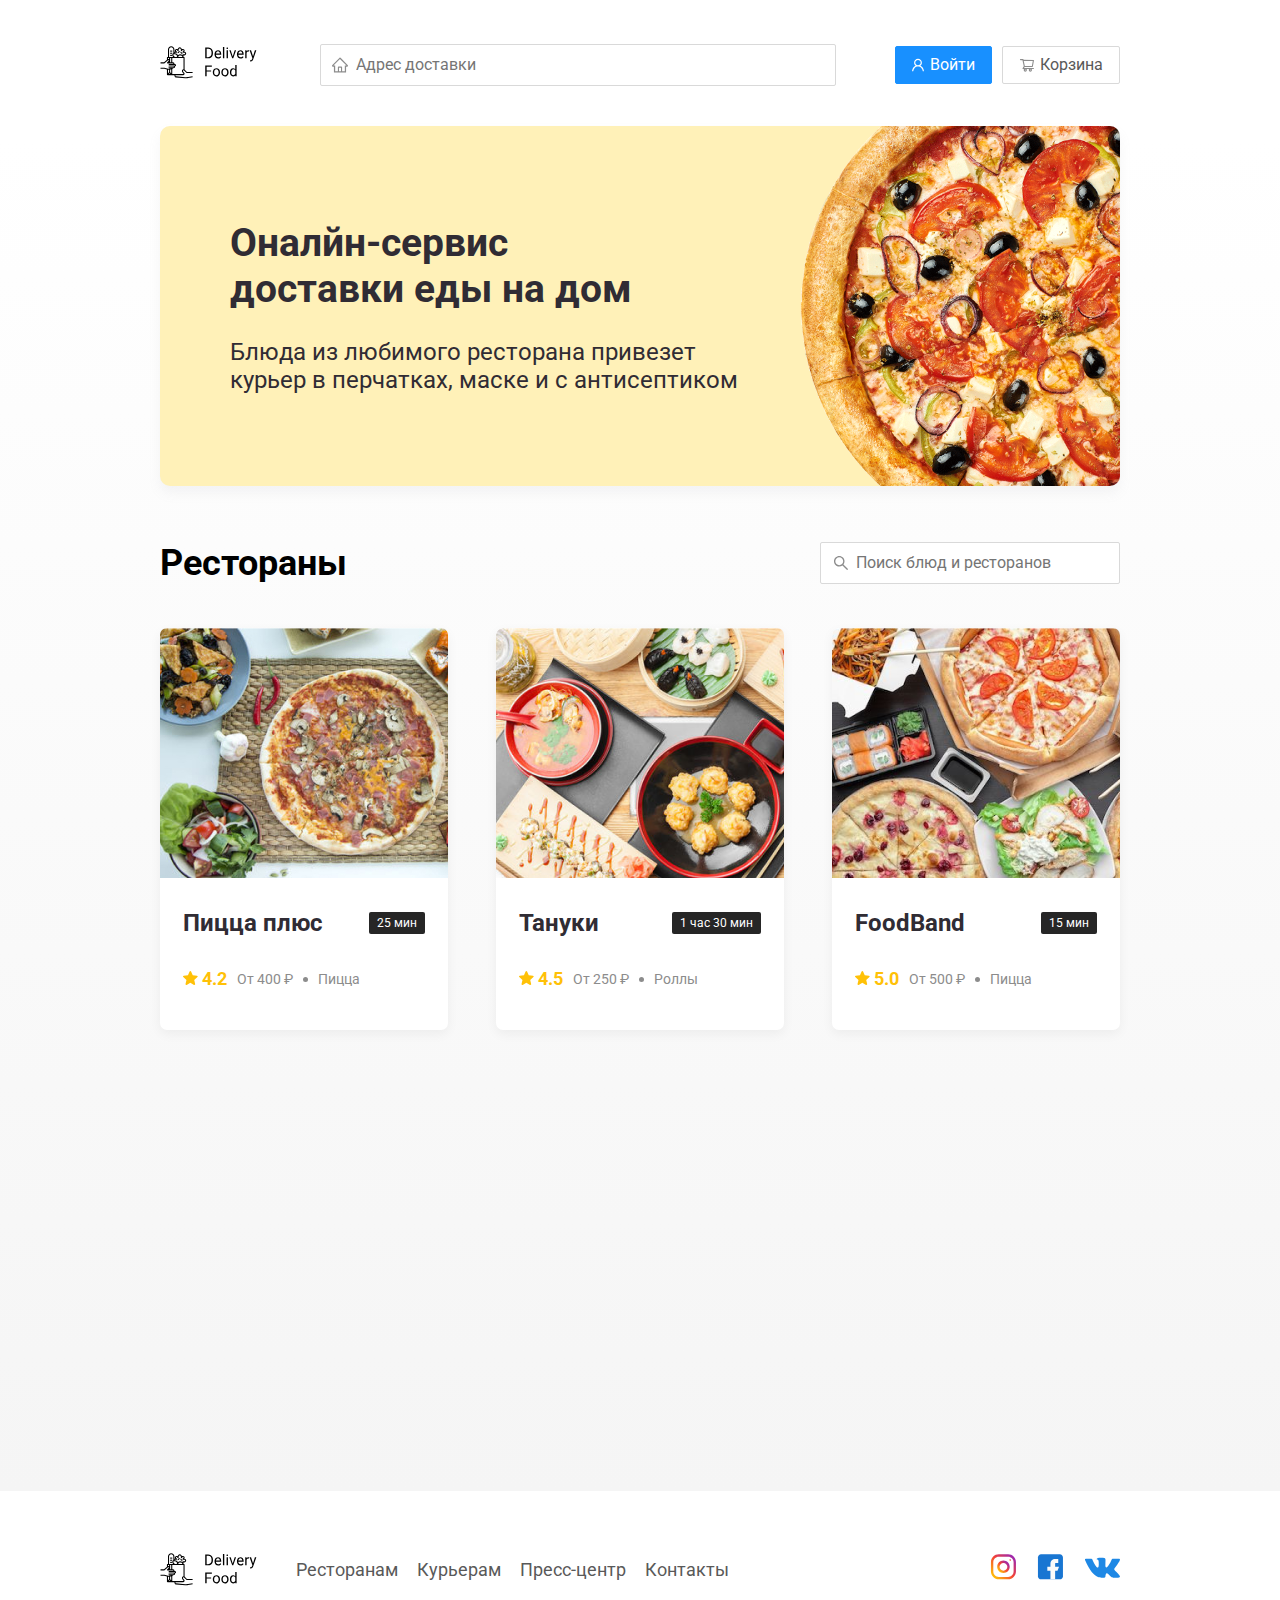
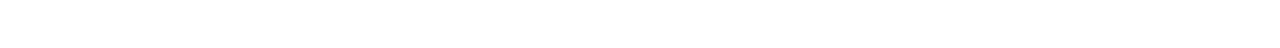
==== index.html @ 630d0553 "Add files via upload" ====
<!DOCTYPE html>
<html lang="ru">
    <head>
        <meta charset="UTF-8">
        <meta name="viewport" content="width=device-width, initial-scale=1.0">
        <title>Delivery Food - доставка еды на дом</title>
        <link href="https://fonts.googleapis.com/css?family=Roboto:400,700&display=swap&subset=cyrillic" rel="stylesheet">
        <link rel="stylesheet" href="css\normalize.css">
        <link rel="stylesheet" href="css\animate.css">
        <link rel="stylesheet" href="css/style.css">
    </head>
    <body>
        <div class="container">
            <header class="header"> 
                <a href="index.html" class="logo">
                    <img src="img\logo.svg" alt="Logo">
                </a>                
                <input type="text" class="input address-input" placeholder="Адрес доставки">
                <div class="buttons">
                    <button class="button button-primary">
                        <img src="img/user.svg" alt="user" class="button-icon">
                        <span class="button-text">Войти</span>
                    </button>
                    <button class="button button-basket" id="cart-button">
                        <img src="img/basket.svg" alt="корзина" class="button-icon">
                        <span class="button-text">Корзина</span>
                    </button>
                </div>
            </header>
        </div>

        <main class="main">
            <div class="container">
                <section class="promo animated jackInTheBox">
                    <h1 class="promo-title">Оналйн-сервис <br/> доставки еды на дом</h1>
                    <p class="promo-text">Блюда из любимого ресторана привезет <br> курьер в перчатках, маске и с антисептиком</p>
                </section>
                <section class="restaurant">
                        <div class="section-heading">
                            <h2 class="section-title">Рестораны</h2>
                            <input type="text" class="input search-input" placeholder="Поиск блюд и ресторанов">
                        </div>
                        <div class="cards">                                 
                            
                            
                            <a href="pizza+.html" class="card wow fadeInUp" data-wow-delay="0.2s">
                                <img src="img/pizza+.jpg" alt="image" class="card-image">
                                <div class="card-text">
                                    <div class="card-heading">
                                        <h3 class="card-title">Пицца плюс</h3>
                                        <span class="card-tag tag">25 мин</span>
                                    </div>
                                    <!-- /.card-heading -->                            
                                    <div class="card-info">
                                        <div class="rating">
                                            <img src="img/star.svg" alt="rating" class="star-rating">
                                            4.2
                                        </div>
                                        <div class="price">От 400 ₽</div>
                                        <div class="category">Пицца</div>
                                    </div>
                                    <!-- /.card-info -->
                                </div>
                                <!-- /.card-text -->
                            </a>
                            <!-- /.card-->
        
                            
                            <a href="tanuki.html" class="card wow fadeInUp" data-wow-delay="0.4s">
                                <img src="img/tanuki.png" alt="image" class="card-image">
                                <div class="card-text">
                                    <div class="card-heading">
                                        <h3 class="card-title">Тануки</h3>
                                        <span class="card-tag tag">1 час 30 мин</span>
                                    </div>
                                    <!-- /.card-heading -->                            
                                    <div class="card-info">
                                        <div class="rating">
                                            <img src="img/star.svg" alt="rating" class="star-rating">
                                            4.5
                                        </div>
                                        <div class="price">От 250 ₽</div>
                                        <div class="category">Роллы</div>
                                    </div>
                                    <!-- /.card-info -->
                                </div>
                                <!-- /.card-text -->
                            </a>
                            <!-- /.card-->
        
                           
                            <a href="foodband.html" class="card wow fadeInUp" data-wow-delay="0.6s">
                                <img src="img/foodband.png" alt="image" class="card-image">
                                <div class="card-text">
                                    <div class="card-heading">
                                        <h3 class="card-title">FoodBand</h3>
                                        <span class="card-tag tag">15 мин</span>
                                    </div>
                                    <!-- /.card-heading -->                            
                                    <div class="card-info">
                                        <div class="rating">
                                            <img src="img/star.svg" alt="rating" class="star-rating">
                                            5.0
                                        </div>
                                        <div class="price">От 500 ₽</div>
                                        <div class="category">Пицца</div>
                                    </div>
                                    <!-- /.card-info -->
                                </div>
                                <!-- /.card-text -->
                            </a>
                            <!-- /.card-->
        
                            
                            <a href="zhadinapizza.html" class="card wow fadeInUp" data-wow-delay="0.2s">
                                <img src="img/zhadina.png" alt="image" class="card-image">
                                <div class="card-text">
                                    <div class="card-heading">
                                        <h3 class="card-title">Жадина-пицца</h3>
                                        <span class="card-tag tag">20 мин</span>
                                    </div>
                                    <!-- /.card-heading -->                            
                                    <div class="card-info">
                                        <div class="rating">
                                            <img src="img/star.svg" alt="rating" class="star-rating">
                                            3.7
                                        </div>
                                        <div class="price">От 400 ₽</div>
                                        <div class="category">Пицца/роллы</div>
                                    </div>
                                    <!-- /.card-info -->
                                </div>
                                <!-- /.card-text -->
                            </a>
                            <!-- /.card-->
        
                            
                            <a href="pointfood.html" class="card wow fadeInUp" data-wow-delay="0.4s">
                                <img src="img/point.jpg" alt="image" class="card-image">
                                <div class="card-text">
                                    <div class="card-heading">
                                        <h3 class="card-title">Точка еды</h3>
                                        <span class="card-tag tag">30-40 мин</span>
                                    </div>
                                    <!-- /.card-heading -->                            
                                    <div class="card-info">
                                        <div class="rating">
                                            <img src="img/star.svg" alt="rating" class="star-rating">
                                            4.0
                                        </div>
                                        <div class="price">От 200 ₽</div>
                                        <div class="category">Русская кухня</div>
                                    </div>
                                    <!-- /.card-info -->
                                </div>
                                <!-- /.card-text -->
                            </a>
                            <!-- /.card-->
        
                            
                            <a href="pizzaburger.html" class="card wow fadeInUp" data-wow-delay="0.6s">
                                <img src="img/pizzaburger.png" alt="image" class="card-image">
                                <div class="card-text">
                                    <div class="card-heading">
                                        <h3 class="card-title">PizzaBurger</h3>
                                        <span class="card-tag tag">20-30 мин</span>
                                    </div>
                                    <!-- /.card-heading -->                            
                                    <div class="card-info">
                                        <div class="rating">
                                            <img src="img/star.svg" alt="rating" class="star-rating">
                                            4.9
                                        </div>
                                        <div class="price">От 500 ₽</div>
                                        <div class="category">Пицца/бургеры</div>
                                    </div>
                                    <!-- /.card-info -->
                                </div>
                                <!-- /.card-text -->
                            </a>
                            <!-- /.card-->
                        
        
                </section>
            </div>
        </main>

        <footer class="footer">
            <div class="container">
                <div class="footer-block">
                    <img src="img/logo.svg" alt="logo" class="logo footer-logo">
                    <nav class="footer-nav">
                        <a href="#" class="footer-link">Ресторанам</a>
                        <a href="#" class="footer-link">Курьерам</a>
                        <a href="#" class="footer-link">Пресс-центр</a>
                        <a href="#" class="footer-link">Контакты</a>
                    </nav>
                    <div class="social-links">
                        <a href="#" class="social-link"><img src="img/insta.svg" alt=""></a>
                        <a href="#" class="social-link"><img src="img/facebook.svg" alt=""></a>
                        <a href="#" class="social-link"><img src="img/vk.svg" alt=""></a>
                    </div>
                </div>
            </div>
        </footer>
        <div class="modal">
            <div class="modal-dialog">
                <div class="modal-header">
                    <h3 class="modal-title">Корзина</h3>
                    <button class="close">&times;</button>
                </div>
                <div class="modal-body">
                    <div class="food-row">
                        <span class="food-name">Маргарита</span>
                        <strong class="food-price">450 ₽</strong>
                        <div class="food-counter">
                            <button class="counter-button">-</button>
                            <span class="counter">2</span>
                            <button class="counter-button">+</button>
                        </div>
                    </div>
                    <div class="food-row">
                        <span class="food-name">Сет Филадельфия</span>
                        <strong class="food-price">1125 ₽</strong>
                        <div class="food-counter">
                            <button class="counter-button">-</button>
                            <span class="counter">1</span>
                            <button class="counter-button">+</button>
                        </div>
                    </div>
                    <div class="food-row">
                        <span class="food-name">Четыре сыра</span>
                        <strong class="food-price">450 ₽</strong>
                        <div class="food-counter">
                            <button class="counter-button">-</button>
                            <span class="counter">1</span>
                            <button class="counter-button">+</button>
                        </div>
                    </div>
                    <div class="food-row">
                        <span class="food-name">Чили бургер</span>
                        <strong class="food-price">360 ₽</strong>
                        <div class="food-counter">
                            <button class="counter-button">-</button>
                            <span class="counter">1</span>
                            <button class="counter-button">+</button>
                        </div>
                    </div>
                    <div class="food-row">
                        <span class="food-name">Бургер классик</span>
                        <strong class="food-price">350 ₽</strong>
                        <div class="food-counter">
                            <button class="counter-button">-</button>
                            <span class="counter">1</span>
                            <button class="counter-button">+</button>
                        </div>
                    </div>
                </div>
                <div class="modal-footer">
                    <span class="pricetag">3185 ₽</span>
                    <div class="footer-buttons">
                        <button class="button button-primary">Оформить заказ</button>
                        <button class="button">Отмена</button>
                    </div>
                </div>
            </div>
        </div>
        <script src="js/wow.min.js"></script>
        <script src="js/main.js"></script>
    </body>
</html>
---- css/style.css ----
*{
    box-sizing: border-box;
}
body {
    font-family: 'Roboto', sans-serif;
    padding-top: 44px;
}
.container {
    max-width: 1200px;
    margin: auto;
}
.header {
    display: flex;
    align-items: center;
    justify-content: space-between;
    margin-bottom: 40px;
}
.input {
    background: #FFFFFF;
    border: 1px solid #D9D9D9;
    border-radius: 2px; 
    padding: 8px;
    padding-left: 35px;
    background-repeat: no-repeat;
    background-position: left 11px center;
    font-size: 16px;
    line-height: 24px;
}
.address-input {
    flex: 0.8;
    background-image: url(../img/home.svg);
}
.search-input {
    background-image: url(../img/search.svg);
    width: 300px;
    margin-left: auto;
}
.buttons {
    display: flex;
    align-items: center;
}
.button {
    display: flex;
    align-items: center;
    padding: 6px 16px;
    background: #FFFFFF;
    border: 1px solid #D9D9D9;
    box-sizing: border-box;
    box-shadow: 0px 0px 2px rgba(0, 0, 0, 0.0015);
    border-radius: 2px;
    color: #595959;
    font-size: 16px;
    line-height: 24px;  
}
.button-primary {
    background: #1890FF;
    border: 1px solid #1890FF;
    color: #fff;
    margin-right: 10px;
}
.button-icon {
    margin-right: 6px;
}
.button-card-text {
    margin-right: 10px;
}
.button-basket {
    background: #FFFFFF;
    border: 1px solid #D9D9D9;
    box-sizing: border-box;
    box-shadow: 0px 0px 2px rgba(0, 0, 0, 0.0015);
    border-radius: 2px;
    vertical-align: middle;
}
.promo {
    box-shadow: 0px 7px 12px rgba(158, 158, 163, 0.1); 
    background: #FFF1B8 url(../img/promo-image.png) no-repeat center right -350px / 950px;
    border-radius: 10px;
    padding: 68px 70px;
    margin-bottom: 56px;
}
.promo-title {
    font-style: normal;
    font-weight: bold;
    font-size: 39px;
    line-height: 46px;
    color: #302C34;
}
.promo-text {
    max-width: 538px;
    font-style: normal;
    font-weight: normal;
    font-size: 24px;
    line-height: 28px;
    color: #302C34;
}
.section-heading {
    display: flex;
    align-items: center;
    margin-bottom: 44px;

}
.section-title {
    font-style: normal;
    font-weight: bold;
    font-size: 36px;
    line-height: 42px;
    color: #000000;
    margin: 0;
    margin-right: 30px;
}
.cards {
    display: flex;
    align-items: flex-start;
    flex-wrap: wrap;
    justify-content: space-between;
}
.card {
    background: #FFFFFF;
    box-shadow: 0px 4px 12px rgba(0, 0, 0, 0.05);
    border-radius: 7px;
    overflow: hidden;
    margin-bottom: 30px;
    flex-basis: 30%;
    text-decoration: none;
    color: #302C34;
    font-weight: bold;
}
.card-image {
    width: 384px;
    height: 250px;
    object-fit: cover;
}
.card-text {
    padding-bottom: 35px;
    padding-left: 23px;
    padding-right: 23px;
}
.card-heading {
    display: flex;
    align-items: center;
    justify-content: space-between;
}
.card-title {
    font-style: normal;
    font-weight: bold;
    font-size: 24px;
    line-height: 32px;
}
.card-title-reg {
    font-weight: 400;
}
.card-tag {
    font-style: normal;
    font-weight: normal;
    font-size: 12px;
    line-height: 20px;
    color: #FFFFFF;
    background: #262626;
    border-radius: 2px;
    padding: 1px 8px;
}
.card-info {
    display: flex;
    align-items: center;
    flex-wrap: wrap;
}
.card-buttons {
    display: flex;
    align-items: center;
    margin-top: 24px;
}
.card-price-bold {
    font-style: normal;
    font-weight: bold;
    font-size: 20px;
    line-height: 32px;
    margin-left: 30px;
}
.rating {
    margin-right: 26px;
    color: #FFC107;
    font-style: normal;
    font-weight: bold;
    font-size: 18px;
    line-height: 32px;
}
.ingredients {
    font-size: 18px;
    line-height: 21px;
    color: #8C8C8C;
}
.category {
    text-overflow: ellipsis;
    overflow: hidden;
    white-space: nowrap;
    max-width: 150px;
}
.price, .category {
    font-style: normal;
    font-weight: normal;
    font-size: 18px;
    line-height: 32px;
    color: #8C8C8C;
}
.price {
    margin-right: 10px;
}
.price:after {
    content: "";
    width: 5px;
    height: 5px;
    background-color: #8c8c8c;
    display: inline-block;
    vertical-align: middle;
    border-radius: 50%;
    margin-left: 10px;
}
.main {
    background: linear-gradient(180deg, rgba(245, 245, 245, 0) 1.04%, #F5F5F5 100%);
}
.footer {
    padding: 60px 0;
}
.footer-block {
    display: flex;
    align-items: center;
    justify-content: space-between;
}
.footer-nav {
    margin-left: 35px;
    margin-right: auto;
}
.footer-link {
    display: inline-block;
    color: #595959;
    font-style: normal;
    font-weight: normal;
    font-size: 18px;
    line-height: 21px;
    text-decoration: none;
}
.footer-link:not(:last-child) {
    margin-right: 15px;
}
.social-links {
    display: flex;
    align-items: center;
}
.social-link:not(:last-child) {
    margin-right: 21px;
}
.modal {
    position: fixed;
    left: 0;
    top: 0;
    width: 100%;
    height: 100%;
    background: rgba(0, 0, 0, 0.4);
    display: none;
}
.is-open {
    display: flex;
}
.modal-body {
    margin-bottom: 52px;
}
.modal-dialog {
    max-width: 780px;
    width: 95%;
    background: #FFFFFF;
    border-radius: 5px;
    margin: auto;
    padding: 40px 45px;
}
.modal-header {
    display: flex;
    align-items: center;
    justify-content: space-between;
    margin-bottom: 45px;
}
.modal-title {
    margin: 0;
    font-weight: bold;
    font-size: 36px;
    line-height: 42px;
}
.close {
    font-size: 36px;
    border: none;
    background-color: transparent;
}
.food-row {
    display: flex;
    align-items: flex-start;
    justify-content: space-between;
    padding-bottom: 8px;
    border-bottom: 1px solid #D9D9D9;
    margin-bottom: 15px;
}
.food-name {
    font-weight: normal;
    font-size: 18px;
    line-height: 32px;
}
.food-price {
    margin-left: auto;
    margin-right: 47px;
    font-weight: bold;
    font-size: 20px;
    line-height: 32px;
}
.counter {
    font-size: 16px;
    line-height: 24px;
    margin-left: 10px;
    margin-right: 10px;
}
.food-counter {
    display: flex;
    align-items: center;
}
.counter-button {    
    display: flex;
    align-items: center;
    justify-content: center;
    width: 39px;
    height: 32px;
    background: #FFFFFF;
    border: 1px solid #40A9FF;
    box-sizing: border-box;
    border-radius: 2px;
    font-weight: normal;
    font-size: 14px;
    line-height: 22px;
    color: #40A9FF;
}
.modal-footer {
    display: flex;
    align-items: center;
    justify-content: space-between;
}
.footer-buttons {
    display: flex;
    align-items: center;
}
.pricetag {
    background: #262626;
    border-radius: 5px;
    color: #FAFAFA;
    padding: 15px 20px;
    font-weight: bold;
    font-size: 20px;
    line-height: 23px;
}

@media (max-width: 1366px) {
    .container {
        max-width: 960px;
    }
    .promo {
        background-position: center right -300px;
        background-size: 750px;
    }
    .rating {
        margin-right: 10px;
    }
    .category, .price {
        font-size: 14px;
    }
}

@media (max-width: 992px) {
    .container {
        max-width: 750px;
    }
    .promo {
        padding: 50px;
        background-size: 500px;
        background-position: center right -200px;
    }
    .promo-text {
        font-size: 18px;
        max-width: 400px;
    }
    .card {
        flex-basis: 49%;
    }
}

@media (max-width: 768px) {
    .container {
        max-width: 560px;
    }
    .card-info {
        flex-wrap: wrap;
    }
    .card .rating {
        flex-basis: 100%;
    }
    .card.title {
        font-size: 20px;
    }
    .promo-title {
        font-size: 20px;
        line-height: 1.4;
    }
    .promo {
        background-size: 400px;
        background-position: bottom 25px right -200px;
    }
}

@media (max-width: 578px) {
    .container {
        width: 90%;
    }
    .header {
        flex-wrap: wrap;
    }
    .address-input {
        order: 5;
        flex: 1;
        margin-top: 15px;
    }
    .promo {
        background-image: none;
    }
    .section-title {
        font-size: 30px;
    }
    .card {
        flex-basis: 100%;
    }
    .card-image {
        width: 100%;
    }
    .footer {
        padding: 30px 0;
    }
    .footer-block {
        align-items: flex-start;
    }
    .footer-nav {
        margin-left: 0;
        order: 0;
    }
    .footer-logo {
        order: 1;
        margin-right: 15px;
    }
    .social-links {
        order: 2;
    }
}

@media (max-width: 480px) {
    .footer-block {
        flex-wrap: wrap;
        flex-direction: column;
        align-items: center;
    }
    .footer-logo {
        order: 0;
        margin-bottom: 20px;
    }
    .footer-nav {
        margin-bottom: 20px;
        text-align: center;
    }
    .section-heading {
        flex-wrap: wrap;
    }
    .promo {
        padding: 20px;
    }
    .button-text {
        display: none;
    }
    .button-icon {
        margin: 0;
    }
}
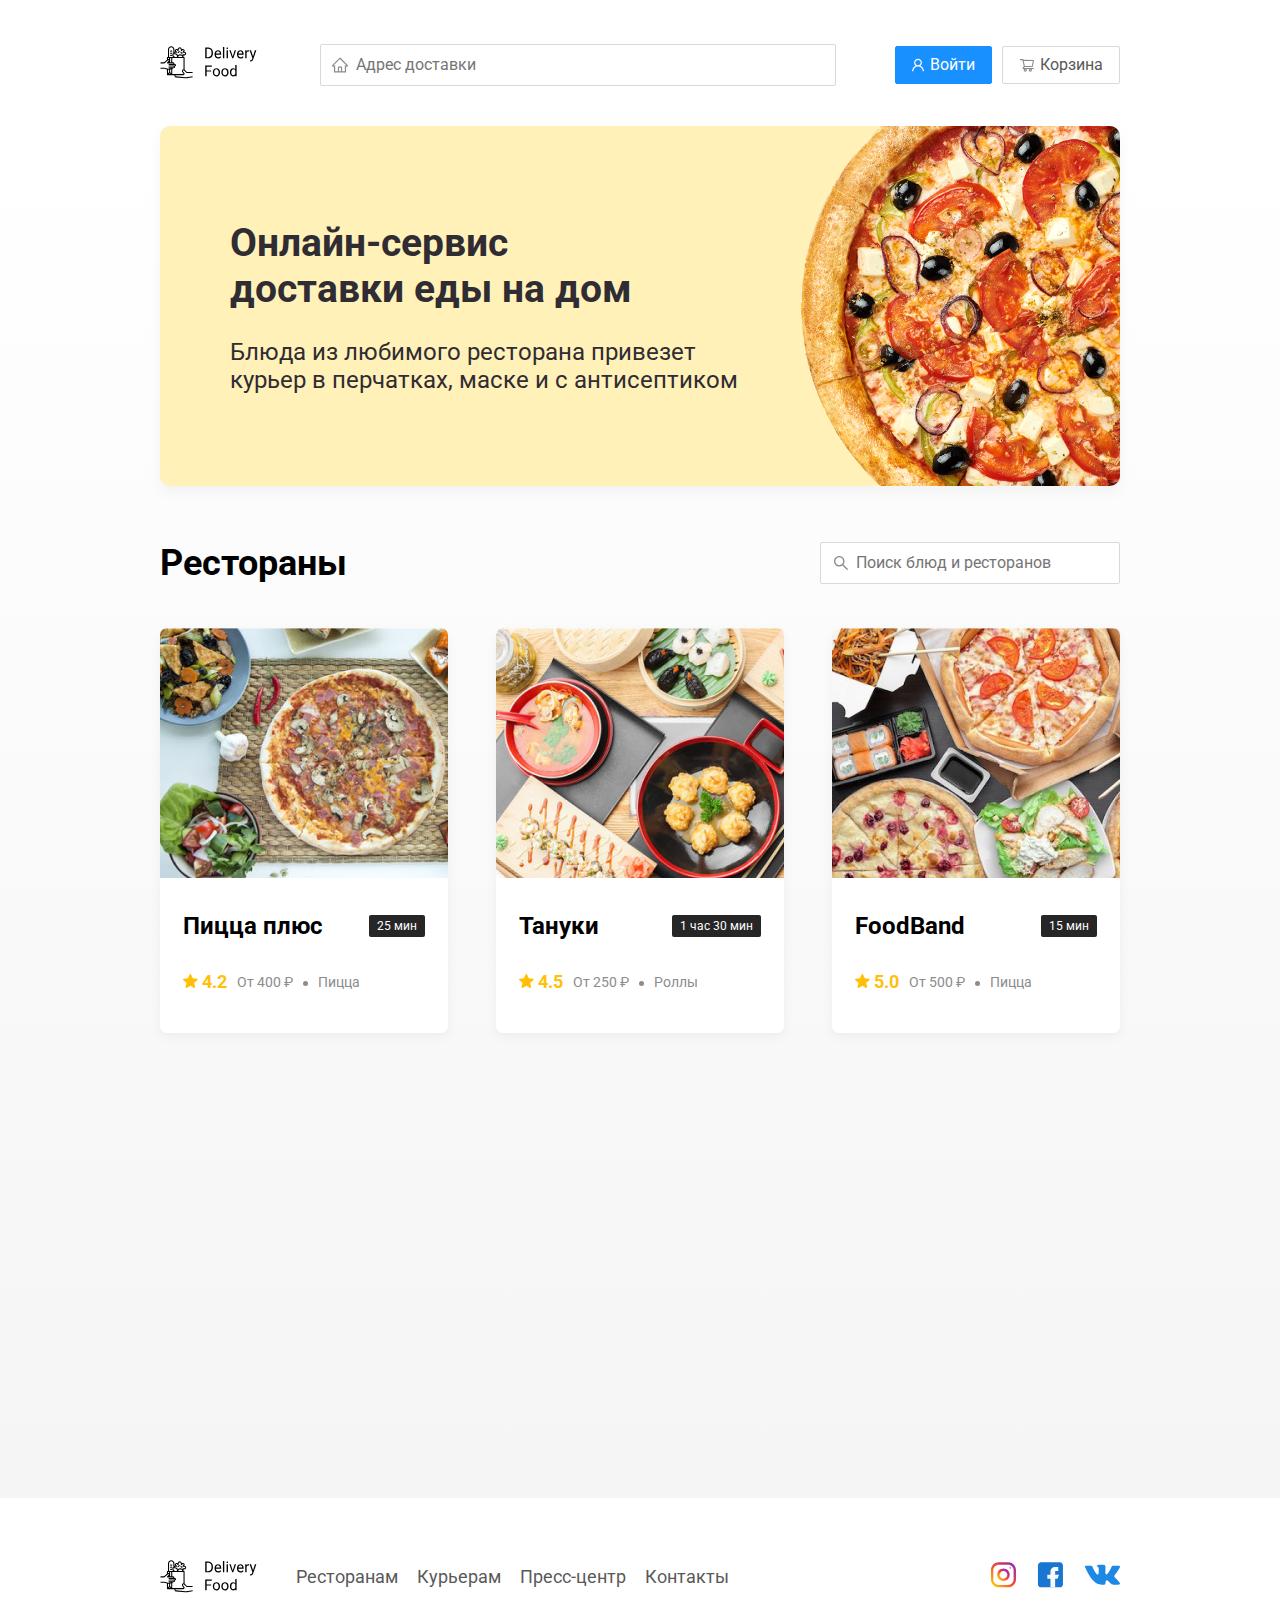
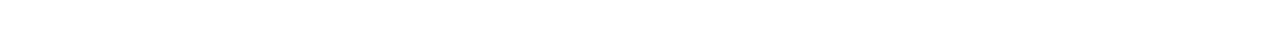
==== commit 132da0e5: "Add files via upload" ====
--- a/index.html
+++ b/index.html
@@ -32,7 +32,7 @@
         <main class="main">
             <div class="container">
                 <section class="promo animated jackInTheBox">
-                    <h1 class="promo-title">Оналйн-сервис <br/> доставки еды на дом</h1>
+                    <h1 class="promo-title">Онлайн-сервис <br/> доставки еды на дом</h1>
                     <p class="promo-text">Блюда из любимого ресторана привезет <br> курьер в перчатках, маске и с антисептиком</p>
                 </section>
                 <section class="restaurant">
--- a/css/style.css
+++ b/css/style.css
@@ -123,8 +123,11 @@
     margin-bottom: 30px;
     flex-basis: 30%;
     text-decoration: none;
-    color: #302C34;
-    font-weight: bold;
+    font-style: normal;
+    font-weight: bold;
+    font-size: 24px;
+    line-height: 32px;
+    color: #000000;
 }
 .card-image {
     width: 384px;
